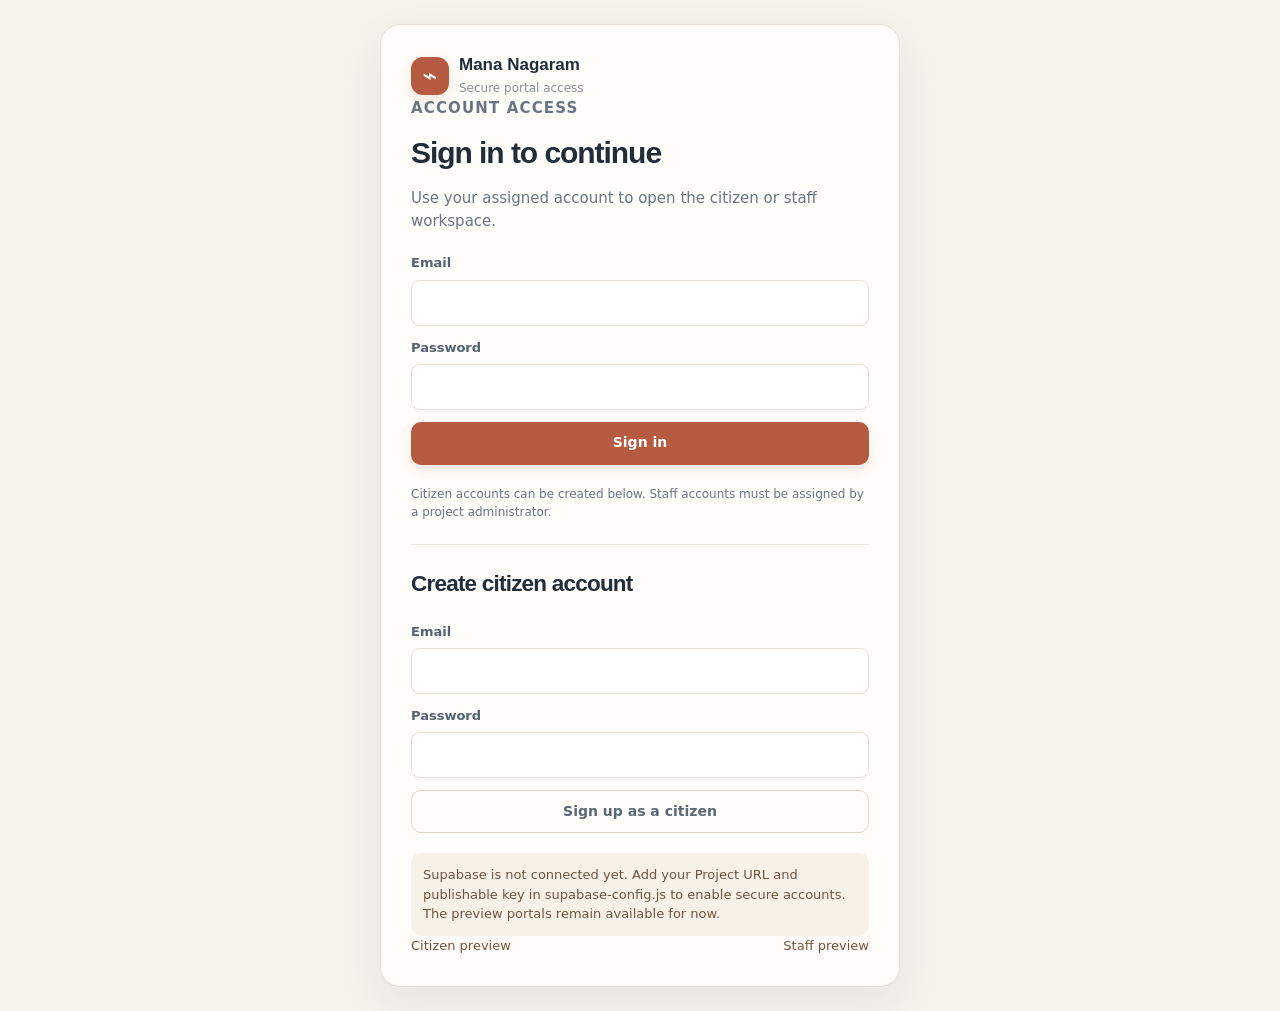
==== auth.html @ 9afa3abb "Add Supabase role-based account flow" ====
<!doctype html>
<html lang="en"><head><meta charset="UTF-8"><meta name="viewport" content="width=device-width,initial-scale=1"><meta name="theme-color" content="#f6f3ed"><title>Sign in | Mana Nagaram</title><link rel="stylesheet" href="citizen.css?v=citizen-layout-v4"><style>
body{min-height:100vh;display:grid;place-items:center;padding:24px}.auth-card{width:min(100%,520px);padding:30px;border:1px solid #e7e0d8;border-radius:20px;background:#fffdfa;box-shadow:0 16px 45px #202d3b12}.auth-card h1{font-size:30px;margin:10px 0}.auth-card>p{color:#687583;font-size:15px}.auth-form{display:grid;gap:12px;margin:20px 0}.auth-form label{display:grid;gap:6px;color:#536373;font-size:13px;font-weight:700}.auth-form input{min-height:46px;padding:10px 12px;border:1px solid #e5ded7;border-radius:9px;font-size:15px}.auth-separator{margin:22px 0;border:0;border-top:1px solid #eee8e1}.auth-status{padding:12px;border-radius:10px;background:#f7f1e8;color:#71543f;font-size:13px;line-height:1.5}.auth-links{display:flex;justify-content:space-between;gap:12px;font-size:13px;color:#79503d}.auth-role-note{font-size:12px!important}
</style><script src="supabase-config.js"></script><script type="module" src="auth.js"></script></head><body data-auth-page="true"><main class="auth-card"><a class="brand citizen-brand" href="citizen.html"><span class="brand-mark" aria-hidden="true">⌁</span><span><strong>Mana Nagaram</strong><small>Secure portal access</small></span></a><p class="eyebrow">ACCOUNT ACCESS</p><h1>Sign in to continue</h1><p>Use your assigned account to open the citizen or staff workspace.</p><form id="signInForm" class="auth-form"><label>Email<input id="email" type="email" autocomplete="username" required></label><label>Password<input id="password" type="password" autocomplete="current-password" minlength="8" required></label><button class="button button-primary" type="submit">Sign in</button></form><p class="auth-role-note">Citizen accounts can be created below. Staff accounts must be assigned by a project administrator.</p><hr class="auth-separator"><h2>Create citizen account</h2><form id="signUpForm" class="auth-form"><label>Email<input id="newEmail" type="email" autocomplete="email" required></label><label>Password<input id="newPassword" type="password" autocomplete="new-password" minlength="8" required></label><button class="button button-outline" type="submit">Sign up as a citizen</button></form><div id="authStatus" class="auth-status" role="status" aria-live="polite">Checking account service…</div><div class="auth-links"><a href="citizen.html">Citizen preview</a><a href="index.html">Staff preview</a></div></main></body></html>
---- citizen.css ----
:root {
  --canvas:#f6f3ed; --paper:#fffdfa; --ink:#202d3b; --muted:#707b88; --line:#e7e0d8;
  --accent:#b65b41; --accent-dark:#874531; --accent-soft:#f5e9e1; --blue:#647991;
  --shadow:0 12px 34px rgba(42,38,32,.065); --radius:18px; --page:1120px;
}
*{box-sizing:border-box} html{scroll-behavior:smooth;scroll-padding-top:88px} body{margin:0;background:var(--canvas);color:var(--ink);font:15px/1.55 'DM Sans',system-ui,-apple-system,'Segoe UI',sans-serif} button,input,select,textarea{font:inherit} a{color:inherit;text-decoration:none} button{cursor:pointer;color:inherit} h1,h2,h3,p{margin-top:0} h1,h2,h3{font-family:Manrope,'DM Sans',sans-serif;letter-spacing:-.035em} .sr-only{position:absolute;width:1px;height:1px;padding:0;margin:-1px;overflow:hidden;clip:rect(0,0,0,0);white-space:nowrap;border:0}
.citizen-header{position:sticky;top:0;z-index:20;min-height:72px;padding:0 max(24px,calc((100vw - var(--page))/2));display:flex;align-items:center;gap:28px;background:#fffdfaeb;border-bottom:1px solid var(--line);backdrop-filter:blur(14px)}
.brand{display:flex;align-items:center;gap:10px;white-space:nowrap}.brand-mark{display:grid;place-items:center;width:38px;height:38px;border-radius:12px;background:var(--accent);color:#fff;font-size:25px;box-shadow:0 5px 14px #b65b4129}.brand strong{display:block;font:800 15px/1.15 Manrope,sans-serif}.brand small{display:block;margin-top:4px;color:#87909a;font-size:10px}.citizen-nav{display:flex;align-items:center;justify-content:center;gap:6px;margin:auto}.citizen-nav a{padding:9px 12px;border-radius:9px;color:#566576;font-size:12px;font-weight:650;white-space:nowrap;transition:.18s}.citizen-nav a:hover,.citizen-nav a.active{background:#f5ede7;color:var(--accent-dark)}#myReportCount{display:inline-grid;place-items:center;min-width:19px;height:19px;margin-left:4px;padding:0 5px;border-radius:20px;background:#eee8df;color:#6a5749;font-size:10px}.button{display:inline-flex;align-items:center;justify-content:center;gap:9px;min-height:43px;padding:0 17px;border:1px solid transparent;border-radius:10px;font-size:12px;font-weight:750;transition:background .16s,transform .16s,border-color .16s}.button:active{transform:translateY(1px)}.button-primary{background:var(--accent);color:white;box-shadow:0 5px 12px #b65b4124}.button-primary:hover{background:var(--accent-dark)}.button-outline{background:transparent;border-color:#ddd4ca;color:#586878}.button-outline:hover{background:white;border-color:#cbb8a8}.button-dark{background:#263b4a;color:white}.button-dark:hover{background:#182d3b}.text-button{padding:5px;border:0;background:none;color:var(--accent-dark);font-size:11px;font-weight:700}.text-button:hover{text-decoration:underline}
.citizen-main{max-width:var(--page);margin:0 auto;padding:26px 28px 56px}.citizen-quick-action{position:relative;display:grid;grid-template-columns:minmax(230px,.78fr) minmax(360px,1.5fr);align-items:center;gap:8px 22px;margin:0 0 28px;padding:17px 21px;border:1px solid #e7d8cc;border-radius:15px;background:linear-gradient(105deg,#fffdfa 0%,#f9f0e9 100%);box-shadow:var(--shadow)}.quick-action-copy{display:flex;align-items:center;gap:12px}.quick-action-mark{display:grid;place-items:center;flex:0 0 auto;width:40px;height:40px;border-radius:12px;background:var(--accent-soft);color:var(--accent);font-size:20px}.quick-action-copy strong{display:block;font:750 14px Manrope,sans-serif}.quick-action-copy small{display:block;margin-top:3px;color:var(--muted);font-size:11px;line-height:1.4}.quick-action-form{display:flex;gap:9px}.quick-action-form input{width:100%;min-width:0;height:46px;padding:0 14px;border:1px solid #e1d9d1;border-radius:10px;background:#fff;color:var(--ink);font-size:12px}.quick-action-form input:focus,.form-field input:focus,.form-field select:focus,.form-field textarea:focus,.track-form input:focus,.filter-field input:focus,.sort-control select:focus{outline:0;border-color:#c68a70;box-shadow:0 0 0 3px #b65b4118}.quick-action-result{grid-column:2;margin:0;color:#7b838d;font-size:10px;line-height:1.45}.quick-action-result:empty{display:none}
.citizen-hero{display:grid;grid-template-columns:minmax(0,1.05fr) minmax(300px,.95fr);align-items:center;gap:40px;margin:0 0 34px;padding:30px 38px;border:1px solid #e9e0d6;border-radius:22px;background:linear-gradient(115deg,#fffdfa 0%,#f2eae0 100%);overflow:hidden}.citizen-hero-copy{max-width:570px}.eyebrow{margin:0 0 9px;color:var(--accent);font-size:10px;font-weight:800;letter-spacing:1.15px}.citizen-hero h1{max-width:540px;margin:0 0 13px;font-size:clamp(31px,4vw,47px);line-height:1.08}.citizen-hero-copy>p:not(.eyebrow){max-width:490px;margin-bottom:20px;color:#647181;font-size:14px}.citizen-promise{display:flex;align-items:center;gap:9px;margin-top:18px;color:#687787;font-size:10px}.promise-icon{display:grid;place-items:center;width:18px;height:18px;border-radius:50%;background:#e5eee9;color:#537765;font-weight:800}.citizen-promise i{width:3px;height:3px;border-radius:50%;background:#b6aca1}.hero-illustration{position:relative;min-height:260px;display:grid;place-items:center}.hero-map-grid{position:relative;width:min(100%,390px);height:250px;border:1px solid #ddd2c3;border-radius:25px;background-color:#e8e0d5;background-image:linear-gradient(32deg,transparent 43%,#fffaf4 44%,#fffaf4 49%,transparent 50%),linear-gradient(118deg,transparent 46%,#fffaf4 47%,#fffaf4 52%,transparent 53%),linear-gradient(90deg,rgba(255,255,255,.3) 1px,transparent 1px),linear-gradient(rgba(255,255,255,.3) 1px,transparent 1px);background-size:100% 100%,100% 100%,34px 34px,34px 34px;transform:rotate(-2deg)}.hero-road{position:absolute;display:block;background:#fffaf4;border-radius:20px}.hero-road-a{left:-8%;top:47%;width:118%;height:19px;transform:rotate(-13deg)}.hero-road-b{left:34%;top:-5%;width:17px;height:115%;transform:rotate(12deg)}.hero-road-c{right:5%;top:18%;width:45%;height:12px;transform:rotate(35deg)}.hero-block{position:absolute;display:block;background:#d9cfc1;border:1px solid #d0c5b7;border-radius:8px}.block-a{left:10%;top:13%;width:19%;height:19%}.block-b{right:13%;top:10%;width:22%;height:24%}.block-c{left:14%;bottom:12%;width:23%;height:19%}.block-d{right:14%;bottom:11%;width:22%;height:20%}.hero-pin{position:absolute;left:51%;top:43%;display:grid;place-items:center;width:40px;height:40px;border:4px solid white;border-radius:50% 50% 50% 7px;background:var(--accent);color:white;font-weight:800;box-shadow:0 6px 15px #572c2235;transform:rotate(-45deg)}.hero-pin b{transform:rotate(45deg)}.hero-pin-small{position:absolute;left:22%;top:54%;width:13px;height:13px;border:3px solid white;border-radius:50%;background:var(--blue);box-shadow:0 2px 7px #202d3b44}.hero-float-card{position:absolute;right:-7px;bottom:3px;display:flex;align-items:center;gap:10px;padding:12px 15px;border:1px solid #eee5db;border-radius:13px;background:#fffdfa;box-shadow:var(--shadow);transform:rotate(2deg)}.hero-float-icon{display:grid;place-items:center;width:29px;height:29px;border-radius:9px;background:#e8efe9;color:#557968;font-weight:800}.hero-float-card strong,.hero-float-card small{display:block}.hero-float-card strong{font-size:11px}.hero-float-card small{margin-top:2px;color:var(--muted);font-size:9px}
.citizen-how{display:grid;grid-template-columns:repeat(3,minmax(0,1fr));gap:12px;margin:0 0 54px}.citizen-how article{display:flex;align-items:center;gap:13px;min-height:82px;padding:15px 17px;border:1px solid var(--line);border-radius:14px;background:#fffdfa}.citizen-how article>span{display:grid;place-items:center;flex:0 0 auto;width:33px;height:33px;border-radius:10px;background:#f5e9e1;color:var(--accent-dark);font-size:10px;font-weight:800}.citizen-how strong,.citizen-how small{display:block}.citizen-how strong{font-size:12px}.citizen-how small{margin-top:3px;color:var(--muted);font-size:10px}
.citizen-section{scroll-margin-top:94px;margin:0 0 52px}.citizen-section-heading{display:flex;align-items:flex-end;justify-content:space-between;gap:20px;margin:0 0 18px}.citizen-section-heading h2{margin:0;font-size:27px;line-height:1.2}.citizen-section-heading p:not(.eyebrow){margin:7px 0 0;color:var(--muted);font-size:12px}.privacy-chip,.reports-count{display:inline-flex;align-items:center;gap:7px;padding:8px 11px;border:1px solid #e7ddd2;border-radius:999px;background:#fbf6ef;color:#78624d;font-size:10px;font-weight:700;white-space:nowrap}.citizen-report-layout{display:grid;grid-template-columns:minmax(0,1.65fr) minmax(240px,.75fr);align-items:start;gap:18px}.citizen-card,.citizen-form,.track-card{border:1px solid var(--line);border-radius:var(--radius);background:var(--paper);box-shadow:var(--shadow)}.citizen-form{display:grid;gap:15px;padding:22px}.form-row{display:grid;grid-template-columns:minmax(0,.8fr) minmax(0,1.2fr);gap:13px}.form-field{display:grid;gap:6px;min-width:0}.form-field>span{color:#546373;font-size:10px;font-weight:800;letter-spacing:.45px}.form-field>span small{margin-left:5px;color:#9a8f83;font-size:9px;font-weight:600;letter-spacing:0}.form-field input,.form-field select,.form-field textarea,.track-form input,.filter-field input,.sort-control select{width:100%;min-width:0;min-height:43px;padding:10px 12px;border:1px solid #e5ded7;border-radius:9px;background:white;color:var(--ink);font-size:12px}.form-field input::placeholder,.form-field textarea::placeholder,.track-form input::placeholder,.filter-field input::placeholder{color:#9aa2a9}.form-field textarea{min-height:112px;resize:vertical;line-height:1.55}.form-field select,.sort-control select{cursor:pointer}.field-hint{color:#8c949b;font-size:10px}.report-map-wrap{position:relative;overflow:hidden;border:1px solid #dfd9d0;border-radius:12px;background:#ebe7df}.leaflet-map{width:100%;height:245px;min-height:220px}.leaflet-map .map-fallback{display:grid;place-items:center;height:100%;padding:20px;color:#687583;text-align:center;font-size:12px}.map-error{padding:8px 11px;background:#f9eee5;color:#8c5038;font-size:10px}.map-error[hidden]{display:none}.map-pick-footer{display:flex;align-items:center;justify-content:space-between;gap:12px;color:#808a94;font-size:10px}.map-pick-footer>span{min-width:0}.photo-input{padding:10px!important;border-style:dashed!important;background:#fcfaf7!important}.citizen-form-bottom{display:flex;align-items:center;justify-content:space-between;gap:14px;padding-top:14px;border-top:1px solid #eee8e1}.citizen-form-bottom p{max-width:390px;margin:0;color:#808891;font-size:10px;line-height:1.5}.citizen-notice{padding:12px 14px;border-radius:10px;background:#eaf1eb;color:#466b56;font-size:12px;font-weight:650}.citizen-notice[hidden]{display:none}.citizen-side-note{position:sticky;top:95px;padding:22px;border:1px solid #e6ddd2;border-radius:var(--radius);background:#f3ece2}.citizen-side-icon{display:grid;place-items:center;width:40px;height:40px;margin-bottom:16px;border-radius:12px;background:#fffdfa;color:var(--accent);font-size:20px}.citizen-side-note h3{margin:0 0 8px;font-size:19px}.citizen-side-note>p:not(.eyebrow){color:#6f7881;font-size:11px;line-height:1.6}.safety-list{display:grid;gap:10px;margin:18px 0}.safety-list span{display:flex;align-items:center;gap:9px;color:#566572;font-size:10px}.safety-list i{display:grid;place-items:center;width:18px;height:18px;border-radius:50%;background:#e1ebe3;color:#547360;font-size:9px;font-style:normal}.honesty-note{margin-top:19px;padding:13px;border:1px solid #e8ded3;border-radius:11px;background:#fffdfa}.honesty-note strong{font-size:10px;color:#795b45}.honesty-note p{margin:4px 0 0;color:#828890;font-size:9px;line-height:1.5}
.track-card{padding:20px}.track-form{display:grid;grid-template-columns:minmax(0,1fr) auto;align-items:end;gap:12px}.track-form .button{min-width:140px}.track-result:not(:empty){margin-top:16px}.track-result-card{padding:17px;border:1px solid #e8e0d7;border-radius:13px;background:#fff}.track-result-card>div:first-child,.citizen-report-card-top>div{display:flex;align-items:center;gap:8px;flex-wrap:wrap}.report-code{color:#65788b;font-size:10px;font-weight:800;letter-spacing:.3px}.report-status,.report-category{display:inline-flex;align-items:center;padding:4px 8px;border-radius:999px;background:#f4eee2;color:#8b6837;font-size:9px;font-weight:750}.status-review{background:#eaf0f5;color:#5d708a}.status-scheduled{background:#f8ede3;color:#9c5d36}.status-resolved{background:#e8f0ea;color:#52745e}.status-closed{background:#eff0f1;color:#747b83}.track-result-card h3{margin:10px 0 3px;font-size:17px}.track-result-card>p,.report-place{margin:0;color:#727e89;font-size:11px}.track-result-card>small{display:block;margin-top:8px;color:#8a929a;font-size:10px}.report-timing{display:inline-flex;align-items:center;margin:10px 0 3px;padding:6px 9px;border:1px solid #eee2d7;border-radius:8px;background:#f8f0e9;color:#87543e;font-size:10px;font-weight:700}.public-update{margin-top:10px;padding:11px 13px;border-radius:9px;background:#f1f5f1;color:#496653;font-size:11px}.public-update p{margin:4px 0 0;line-height:1.5}.muted-update{background:#f7f5f1;color:#838991}.complaint-progress{position:relative;display:flex;justify-content:space-between;gap:4px;margin:18px 0 15px}.complaint-progress:before{position:absolute;top:6px;left:4%;right:4%;height:2px;background:#e9e1d9;content:''}.progress-step{position:relative;width:25%;padding-top:18px;color:#999da1;font-size:9px;line-height:1.3;text-align:center}.progress-step:before{position:absolute;top:1px;left:calc(50% - 5px);z-index:1;width:10px;height:10px;border:2px solid #e3dbd3;border-radius:50%;background:#fff;content:''}.progress-step.is-done:before,.progress-step.is-current:before{border-color:var(--accent);background:var(--accent)}.progress-step.is-done{color:#8b5e4c}.progress-step.is-current{color:#734431;font-weight:750}.complaint-progress.is-closed:before{display:none}.complaint-progress.is-closed .progress-step{width:auto;padding:5px 9px;border-radius:20px;background:#f4e9e2;color:#8c4b37;font-weight:700}.complaint-timeline{margin-top:13px;padding-top:13px;border-top:1px solid #eee8e1}.complaint-timeline>strong{font:700 12px Manrope,sans-serif}.complaint-timeline ol{display:grid;gap:12px;margin:11px 0 0;padding:0 0 0 3px;list-style:none}.complaint-timeline li{display:grid;grid-template-columns:10px 1fr;gap:10px}.timeline-dot{width:8px;height:8px;margin-top:5px;border-radius:50%;background:var(--accent);box-shadow:0 0 0 3px #b65b411a}.complaint-timeline li b{font-size:10px}.complaint-timeline li p{margin:3px 0;color:#6b7580;font-size:10px}.complaint-timeline li small{color:#999da1;font-size:9px}.citizen-followup{margin-top:14px;padding-top:11px;border-top:1px solid #eee6df}.citizen-followup>summary{cursor:pointer;list-style:none;color:#945039;font-size:11px;font-weight:750}.citizen-followup>summary::-webkit-details-marker{display:none}.citizen-followup>summary:after{float:right;content:'+';font-size:15px}.citizen-followup[open]>summary:after{content:'−'}.citizen-followup form{display:grid;gap:9px;margin-top:10px}.citizen-followup label{display:grid;gap:5px;font-size:10px;font-weight:700}.citizen-followup textarea{width:100%;min-height:72px;padding:10px;border:1px solid #e3ddd6;border-radius:8px;background:#fff;font-size:11px;resize:vertical}.citizen-followup form>div{display:flex;align-items:center;justify-content:space-between;gap:10px}.citizen-followup form small,.followup-closed{color:#858a91;font-size:9px;line-height:1.5}.citizen-followup form .button{min-height:36px;padding:0 12px;font-size:10px}.followup-closed{margin:12px 0 0;padding:9px 11px;border-radius:8px;background:#f7f1ea}
.my-complaints-toolbar{display:flex;align-items:flex-end;gap:14px;margin:0 0 14px;padding:14px;border:1px solid var(--line);border-radius:13px;background:#fffdfa}.filter-field{display:grid;flex:1;gap:5px;max-width:520px}.filter-field>span,.sort-control>span{color:#727e89;font-size:9px;font-weight:800;letter-spacing:.5px}.filter-field input,.sort-control select{min-height:41px}.sort-control{display:grid;gap:5px;min-width:160px}.citizen-report-list{display:grid;grid-template-columns:repeat(2,minmax(0,1fr));align-items:start;gap:14px}.citizen-report-card{min-width:0;padding:17px;border:1px solid var(--line);border-radius:15px;background:var(--paper);box-shadow:var(--shadow)}.citizen-report-card-top{display:flex;justify-content:space-between;align-items:flex-start;gap:10px}.citizen-report-card h3{margin:11px 0 4px;font-size:17px}.citizen-report-card .report-place{margin:0 0 8px}.report-description{margin:9px 0;color:#67727f;font-size:11px;line-height:1.55}.citizen-report-card img{width:100%;max-height:210px;margin-top:8px;border-radius:10px;object-fit:cover}.citizen-report-card-foot{display:flex;align-items:center;justify-content:space-between;gap:10px;margin-top:11px;padding-top:10px;border-top:1px solid #eee8e1;color:#92979b;font-size:9px}.citizen-report-card-foot .text-button{white-space:nowrap}.citizen-report-list:empty:after{content:'Your saved complaints will appear here. Start with the quick request above or report an issue.';grid-column:1/-1;display:block;padding:34px;border:1px dashed #d9d1c8;border-radius:14px;background:#fffdfa;color:#7d858d;text-align:center;font-size:12px}.citizen-footer{max-width:var(--page);display:flex;align-items:center;justify-content:space-between;gap:18px;margin:0 auto;padding:20px 28px 25px;border-top:1px solid var(--line);color:#818a91;font-size:10px}.citizen-footer .brand{transform:scale(.92);transform-origin:left center}.citizen-footer p{margin:0;text-align:center}.citizen-footer>a:last-child{color:var(--accent-dark);font-weight:700;white-space:nowrap}.toast{position:fixed;z-index:40;bottom:22px;left:50%;max-width:calc(100vw - 32px);padding:11px 16px;border-radius:10px;background:#263b4a;color:#fff;box-shadow:0 8px 26px #202d3b30;font-size:12px;opacity:0;pointer-events:none;transform:translate(-50%,10px);transition:.2s}.toast.visible{opacity:1;transform:translate(-50%,0)}
@media(max-width:900px){.citizen-header{gap:14px;padding:0 18px}.citizen-nav{gap:0}.citizen-nav a{padding:8px}.citizen-main{padding:21px 20px 46px}.citizen-hero{gap:22px;padding:26px}.citizen-report-layout{grid-template-columns:minmax(0,1.4fr) minmax(220px,.8fr)}.citizen-side-note{padding:17px}.citizen-report-list{grid-template-columns:1fr 1fr}}
@media(max-width:700px){html{scroll-padding-top:106px}.citizen-header{position:relative;min-height:auto;display:grid;grid-template-columns:1fr auto;gap:8px;padding:11px 15px}.citizen-header>.role-switch{grid-column:2;grid-row:1;font-size:10px;min-height:36px;padding:0 10px}.citizen-nav{grid-column:1/-1;grid-row:2;justify-content:space-between;width:100%;margin:0;border-top:1px solid #eee8e1;padding-top:6px}.citizen-nav a{padding:7px 8px;font-size:10px}.citizen-main{padding:16px 14px 38px}.citizen-quick-action{grid-template-columns:1fr;gap:10px;margin-bottom:18px;padding:15px}.quick-action-result{grid-column:1}.quick-action-form input{height:43px}.citizen-hero{grid-template-columns:1fr;gap:16px;margin-bottom:22px;padding:22px}.citizen-hero h1{font-size:34px}.citizen-hero-copy>p:not(.eyebrow){font-size:12px}.hero-illustration{min-height:200px}.hero-map-grid{height:190px}.hero-float-card{right:0}.citizen-how{grid-template-columns:1fr;gap:8px;margin-bottom:38px}.citizen-how article{min-height:65px;padding:11px 13px}.citizen-section{scroll-margin-top:15px;margin-bottom:39px}.citizen-section-heading{align-items:flex-start;gap:10px}.citizen-section-heading h2{font-size:23px}.citizen-section-heading p:not(.eyebrow){font-size:11px}.privacy-chip,.reports-count{padding:7px 9px;font-size:9px}.citizen-report-layout{grid-template-columns:1fr}.citizen-form{gap:13px;padding:16px}.form-row{grid-template-columns:1fr}.form-field textarea{min-height:95px}.leaflet-map{height:220px;min-height:200px}.citizen-side-note{position:static}.safety-list{grid-template-columns:1fr 1fr}.honesty-note{margin-top:14px}.track-card{padding:14px}.track-form{grid-template-columns:1fr}.track-form .button{width:100%}.my-complaints-toolbar{align-items:stretch;flex-direction:column;gap:9px;padding:11px}.filter-field{max-width:none}.sort-control{min-width:0}.citizen-report-list{grid-template-columns:1fr}.citizen-report-card{padding:14px}.citizen-footer{align-items:flex-start;flex-wrap:wrap;padding:17px 15px 23px}.citizen-footer p{order:3;width:100%;text-align:left}.citizen-footer .brand{margin-right:auto}}
@media(max-width:390px){.brand strong{font-size:13px}.brand small{font-size:9px}.citizen-header>.role-switch{font-size:9px;padding:0 8px}.citizen-nav a{font-size:9px;padding:6px 5px}.citizen-hero{padding:18px}.citizen-hero h1{font-size:30px}.citizen-promise{flex-wrap:wrap}.citizen-section-heading{display:block}.privacy-chip,.reports-count{margin-top:10px}.citizen-form-bottom{align-items:stretch;flex-direction:column}.citizen-form-bottom .button{width:100%}.quick-action-form .button{padding:0 12px}}

.citizen-empty{grid-column:1/-1;display:grid;justify-items:center;gap:7px;padding:34px;border:1px dashed #d9d1c8;border-radius:14px;background:#fffdfa;color:#7d858d;text-align:center}.citizen-empty strong{color:var(--ink);font-size:14px}.citizen-empty p{margin:0;font-size:11px}.notification-toggle{justify-self:end;padding:6px 8px;border:0;background:transparent;color:#80543e;font-size:10px;font-weight:750;white-space:nowrap}.notification-toggle:hover{text-decoration:underline}

/* Readability pass: larger type and clearer controls */
.citizen-body{font-size:17px}.citizen-nav a{font-size:14px}.citizen-brand strong{font-size:17px}.citizen-brand small{font-size:12px}.citizen-header>.button{font-size:13px}.button{font-size:14px}.eyebrow{font-size:12px}.quick-action-copy strong{font-size:16px}.quick-action-copy small,.quick-action-result{font-size:13px}.quick-action-form input{font-size:15px}.notification-toggle{font-size:12px}.citizen-hero h1{font-size:clamp(36px,4.3vw,52px)}.citizen-hero-copy>p:not(.eyebrow){font-size:17px}.citizen-promise{font-size:13px}.hero-float-card strong{font-size:13px}.hero-float-card small{font-size:11px}.citizen-how strong{font-size:15px}.citizen-how small{font-size:13px}.citizen-section-heading h2{font-size:30px}.citizen-section-heading p:not(.eyebrow){font-size:15px}.privacy-chip,.reports-count{font-size:12px}.form-field>span{font-size:12px}.form-field>span small{font-size:11px}.form-field input,.form-field select,.form-field textarea,.track-form input,.filter-field input,.sort-control select{font-size:15px}.field-hint,.map-pick-footer{font-size:12px}.citizen-form-bottom p{font-size:12px}.citizen-form-bottom .button{font-size:14px}.citizen-side-note>p:not(.eyebrow){font-size:13px}.citizen-side-note h3{font-size:22px}.safety-list span{font-size:12px}.honesty-note strong{font-size:12px}.honesty-note p{font-size:11px}.track-result-card h3{font-size:19px}.track-result-card>p,.report-place,.report-description{font-size:13px}.track-result-card>small,.report-code{font-size:11px}.report-status,.report-category{font-size:11px}.progress-step{font-size:10px}.public-update,.complaint-timeline li p{font-size:12px}.complaint-timeline li b{font-size:12px}.complaint-timeline li small{font-size:10px}.citizen-followup>summary{font-size:13px}.citizen-followup label{font-size:12px}.citizen-followup textarea{font-size:14px}.citizen-followup form small,.followup-closed{font-size:11px}.citizen-report-card h3{font-size:19px}.citizen-report-card-foot{font-size:11px}.filter-field>span,.sort-control>span{font-size:11px}.citizen-footer{font-size:12px}.citizen-empty strong{font-size:16px}.citizen-empty p{font-size:13px}
@media(max-width:700px){.citizen-body{font-size:16px}.citizen-hero h1{font-size:35px}.citizen-section-heading h2{font-size:26px}.citizen-section-heading p:not(.eyebrow){font-size:13px}.citizen-nav a{font-size:11px}.quick-action-form input{font-size:14px}}
/* Keep the top action row compact and aligned */
.citizen-quick-action .quick-action-copy{grid-column:1;grid-row:1}.citizen-quick-action .quick-action-form{grid-column:2;grid-row:1}.citizen-quick-action .quick-action-result{grid-column:2;grid-row:2;align-self:center}.citizen-quick-action .notification-toggle{grid-column:1;grid-row:2;justify-self:start}.citizen-hero h1{font-size:clamp(36px,3.6vw,44px)}
@media(max-width:700px){.citizen-quick-action .quick-action-copy,.citizen-quick-action .quick-action-form,.citizen-quick-action .quick-action-result,.citizen-quick-action .notification-toggle{grid-column:1;grid-row:auto}.citizen-hero h1{font-size:35px}}
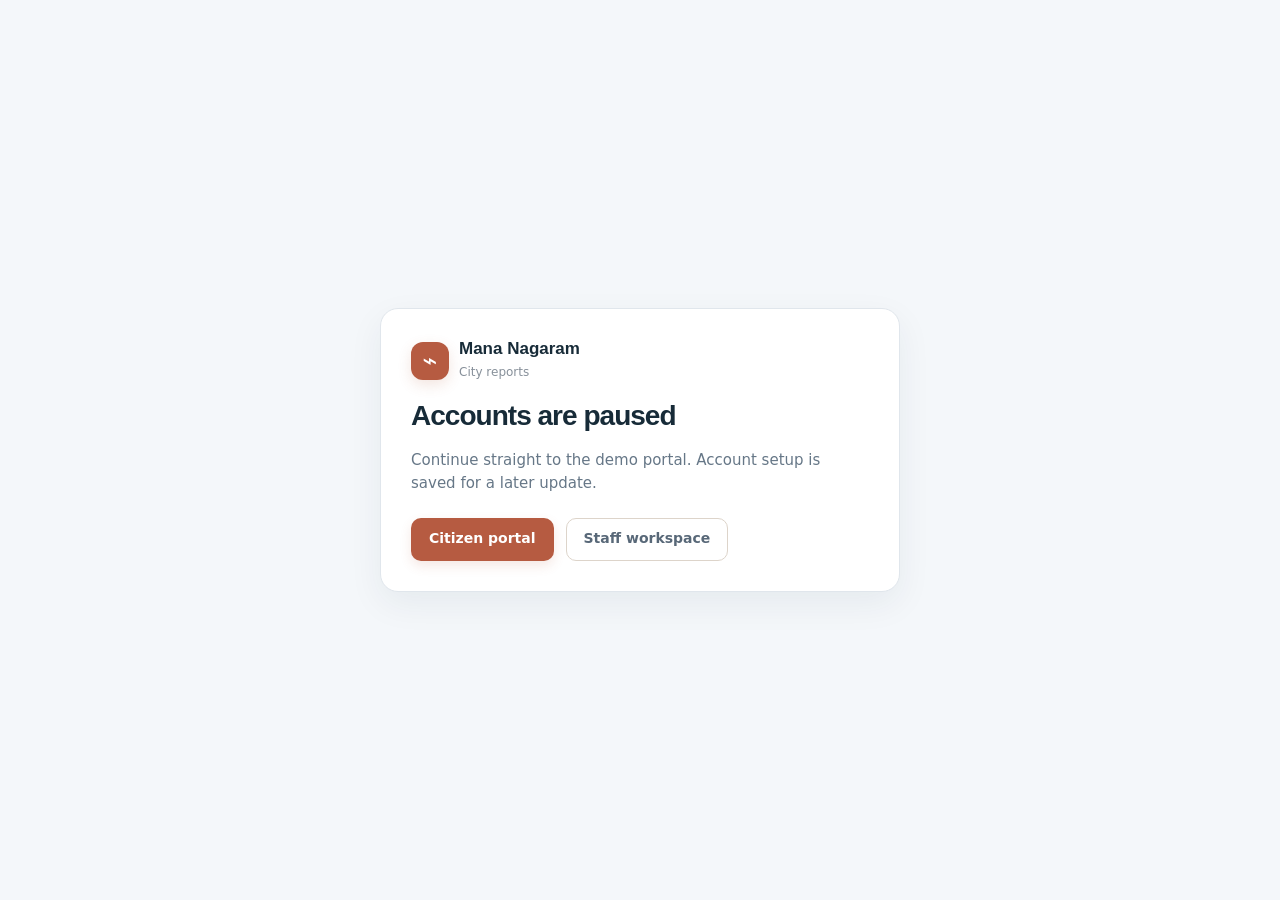
==== commit 2126137b: "Pause account flow and simplify light portal UI" ====
--- a/auth.html
+++ b/auth.html
@@ -1,4 +1,24 @@
 <!doctype html>
-<html lang="en"><head><meta charset="UTF-8"><meta name="viewport" content="width=device-width,initial-scale=1"><meta name="theme-color" content="#f6f3ed"><title>Sign in | Mana Nagaram</title><link rel="stylesheet" href="citizen.css?v=citizen-layout-v4"><style>
-body{min-height:100vh;display:grid;place-items:center;padding:24px}.auth-card{width:min(100%,520px);padding:30px;border:1px solid #e7e0d8;border-radius:20px;background:#fffdfa;box-shadow:0 16px 45px #202d3b12}.auth-card h1{font-size:30px;margin:10px 0}.auth-card>p{color:#687583;font-size:15px}.auth-form{display:grid;gap:12px;margin:20px 0}.auth-form label{display:grid;gap:6px;color:#536373;font-size:13px;font-weight:700}.auth-form input{min-height:46px;padding:10px 12px;border:1px solid #e5ded7;border-radius:9px;font-size:15px}.auth-separator{margin:22px 0;border:0;border-top:1px solid #eee8e1}.auth-status{padding:12px;border-radius:10px;background:#f7f1e8;color:#71543f;font-size:13px;line-height:1.5}.auth-links{display:flex;justify-content:space-between;gap:12px;font-size:13px;color:#79503d}.auth-role-note{font-size:12px!important}
-</style><script src="supabase-config.js"></script><script type="module" src="auth.js"></script></head><body data-auth-page="true"><main class="auth-card"><a class="brand citizen-brand" href="citizen.html"><span class="brand-mark" aria-hidden="true">⌁</span><span><strong>Mana Nagaram</strong><small>Secure portal access</small></span></a><p class="eyebrow">ACCOUNT ACCESS</p><h1>Sign in to continue</h1><p>Use your assigned account to open the citizen or staff workspace.</p><form id="signInForm" class="auth-form"><label>Email<input id="email" type="email" autocomplete="username" required></label><label>Password<input id="password" type="password" autocomplete="current-password" minlength="8" required></label><button class="button button-primary" type="submit">Sign in</button></form><p class="auth-role-note">Citizen accounts can be created below. Staff accounts must be assigned by a project administrator.</p><hr class="auth-separator"><h2>Create citizen account</h2><form id="signUpForm" class="auth-form"><label>Email<input id="newEmail" type="email" autocomplete="email" required></label><label>Password<input id="newPassword" type="password" autocomplete="new-password" minlength="8" required></label><button class="button button-outline" type="submit">Sign up as a citizen</button></form><div id="authStatus" class="auth-status" role="status" aria-live="polite">Checking account service…</div><div class="auth-links"><a href="citizen.html">Citizen preview</a><a href="index.html">Staff preview</a></div></main></body></html>
+<html lang="en">
+<head>
+  <meta charset="UTF-8">
+  <meta name="viewport" content="width=device-width, initial-scale=1">
+  <meta name="theme-color" content="#f4f7fa">
+  <title>Accounts paused | Mana Nagaram</title>
+  <link rel="stylesheet" href="citizen.css?v=citizen-layout-v5">
+  <style>
+    body{min-height:100vh;display:grid;place-items:center;padding:24px}.auth-card{width:min(100%,520px);padding:30px;border:1px solid #e0e6ec;border-radius:18px;background:#fff;box-shadow:0 12px 34px #172b3810}.auth-card h1{margin:12px 0;font-size:28px}.auth-card p{color:#667787}.auth-links{display:flex;gap:12px;flex-wrap:wrap;margin-top:22px}
+  </style>
+</head>
+<body>
+  <main class="auth-card">
+    <a class="brand citizen-brand" href="citizen.html"><span class="brand-mark" aria-hidden="true">⌁</span><span><strong>Mana Nagaram</strong><small>City reports</small></span></a>
+    <h1>Accounts are paused</h1>
+    <p>Continue straight to the demo portal. Account setup is saved for a later update.</p>
+    <nav class="auth-links" aria-label="Choose a portal">
+      <a class="button button-primary" href="citizen.html">Citizen portal</a>
+      <a class="button button-outline" href="index.html">Staff workspace</a>
+    </nav>
+  </main>
+</body>
+</html>
--- a/citizen.css
+++ b/citizen.css
@@ -21,6 +21,21 @@
 /* Readability pass: larger type and clearer controls */
 .citizen-body{font-size:17px}.citizen-nav a{font-size:14px}.citizen-brand strong{font-size:17px}.citizen-brand small{font-size:12px}.citizen-header>.button{font-size:13px}.button{font-size:14px}.eyebrow{font-size:12px}.quick-action-copy strong{font-size:16px}.quick-action-copy small,.quick-action-result{font-size:13px}.quick-action-form input{font-size:15px}.notification-toggle{font-size:12px}.citizen-hero h1{font-size:clamp(36px,4.3vw,52px)}.citizen-hero-copy>p:not(.eyebrow){font-size:17px}.citizen-promise{font-size:13px}.hero-float-card strong{font-size:13px}.hero-float-card small{font-size:11px}.citizen-how strong{font-size:15px}.citizen-how small{font-size:13px}.citizen-section-heading h2{font-size:30px}.citizen-section-heading p:not(.eyebrow){font-size:15px}.privacy-chip,.reports-count{font-size:12px}.form-field>span{font-size:12px}.form-field>span small{font-size:11px}.form-field input,.form-field select,.form-field textarea,.track-form input,.filter-field input,.sort-control select{font-size:15px}.field-hint,.map-pick-footer{font-size:12px}.citizen-form-bottom p{font-size:12px}.citizen-form-bottom .button{font-size:14px}.citizen-side-note>p:not(.eyebrow){font-size:13px}.citizen-side-note h3{font-size:22px}.safety-list span{font-size:12px}.honesty-note strong{font-size:12px}.honesty-note p{font-size:11px}.track-result-card h3{font-size:19px}.track-result-card>p,.report-place,.report-description{font-size:13px}.track-result-card>small,.report-code{font-size:11px}.report-status,.report-category{font-size:11px}.progress-step{font-size:10px}.public-update,.complaint-timeline li p{font-size:12px}.complaint-timeline li b{font-size:12px}.complaint-timeline li small{font-size:10px}.citizen-followup>summary{font-size:13px}.citizen-followup label{font-size:12px}.citizen-followup textarea{font-size:14px}.citizen-followup form small,.followup-closed{font-size:11px}.citizen-report-card h3{font-size:19px}.citizen-report-card-foot{font-size:11px}.filter-field>span,.sort-control>span{font-size:11px}.citizen-footer{font-size:12px}.citizen-empty strong{font-size:16px}.citizen-empty p{font-size:13px}
 @media(max-width:700px){.citizen-body{font-size:16px}.citizen-hero h1{font-size:35px}.citizen-section-heading h2{font-size:26px}.citizen-section-heading p:not(.eyebrow){font-size:13px}.citizen-nav a{font-size:11px}.quick-action-form input{font-size:14px}}
+/* Neutral, full-light citizen palette */
+:root{--canvas:#f4f7fa;--paper:#fff;--ink:#172b38;--muted:#667787;--line:#e1e7ed;--accent-soft:#edf2f7;--shadow:0 8px 24px rgba(24,49,56,.045)}
+body{background:var(--canvas);color:var(--ink)}
+.citizen-header,.citizen-quick-action,.citizen-hero,.citizen-how article,.citizen-card,.citizen-form,.track-card,.citizen-report-card,.honesty-note,.hero-float-card{background:#fff;border-color:#e1e7ed}
+.citizen-header{background:#ffffffed}
+.citizen-quick-action,.citizen-hero{background:#fff;box-shadow:var(--shadow)}
+.citizen-side-note{background:#f7f9fb;border-color:#e1e7ed}
+.citizen-side-icon,.hero-float-icon,.promise-icon,.safety-list i{background:#edf2f7;color:#526c83}
+.privacy-chip,.reports-count{background:#f5f7fa;border-color:#e1e7ed;color:#506477}
+.form-field input,.form-field select,.form-field textarea,.track-form input,.filter-field input,.sort-control select,.quick-action-form input{border-color:#dfe6ed;background:#fff}
+.report-map-wrap{background:#eef3f7;border-color:#dce5ed}.photo-input{background:#f8fafc!important}
+.citizen-form-bottom,.citizen-footer{border-color:#e1e7ed}
+.hero-map-grid{background-color:#eaf0f5;background-image:linear-gradient(32deg,transparent 43%,#fff 44%,#fff 49%,transparent 50%),linear-gradient(118deg,transparent 46%,#fff 47%,#fff 52%,transparent 53%),linear-gradient(90deg,rgba(255,255,255,.55) 1px,transparent 1px),linear-gradient(rgba(255,255,255,.55) 1px,transparent 1px)}
+.hero-road{background:#fff}.hero-block{background:#d9e2ea;border-color:#cbd7e1}
+.citizen-empty{background:#fff;border-color:#d6e0e8}
 /* Keep the top action row compact and aligned */
 .citizen-quick-action .quick-action-copy{grid-column:1;grid-row:1}.citizen-quick-action .quick-action-form{grid-column:2;grid-row:1}.citizen-quick-action .quick-action-result{grid-column:2;grid-row:2;align-self:center}.citizen-quick-action .notification-toggle{grid-column:1;grid-row:2;justify-self:start}.citizen-hero h1{font-size:clamp(36px,3.6vw,44px)}
 @media(max-width:700px){.citizen-quick-action .quick-action-copy,.citizen-quick-action .quick-action-form,.citizen-quick-action .quick-action-result,.citizen-quick-action .notification-toggle{grid-column:1;grid-row:auto}.citizen-hero h1{font-size:35px}}
